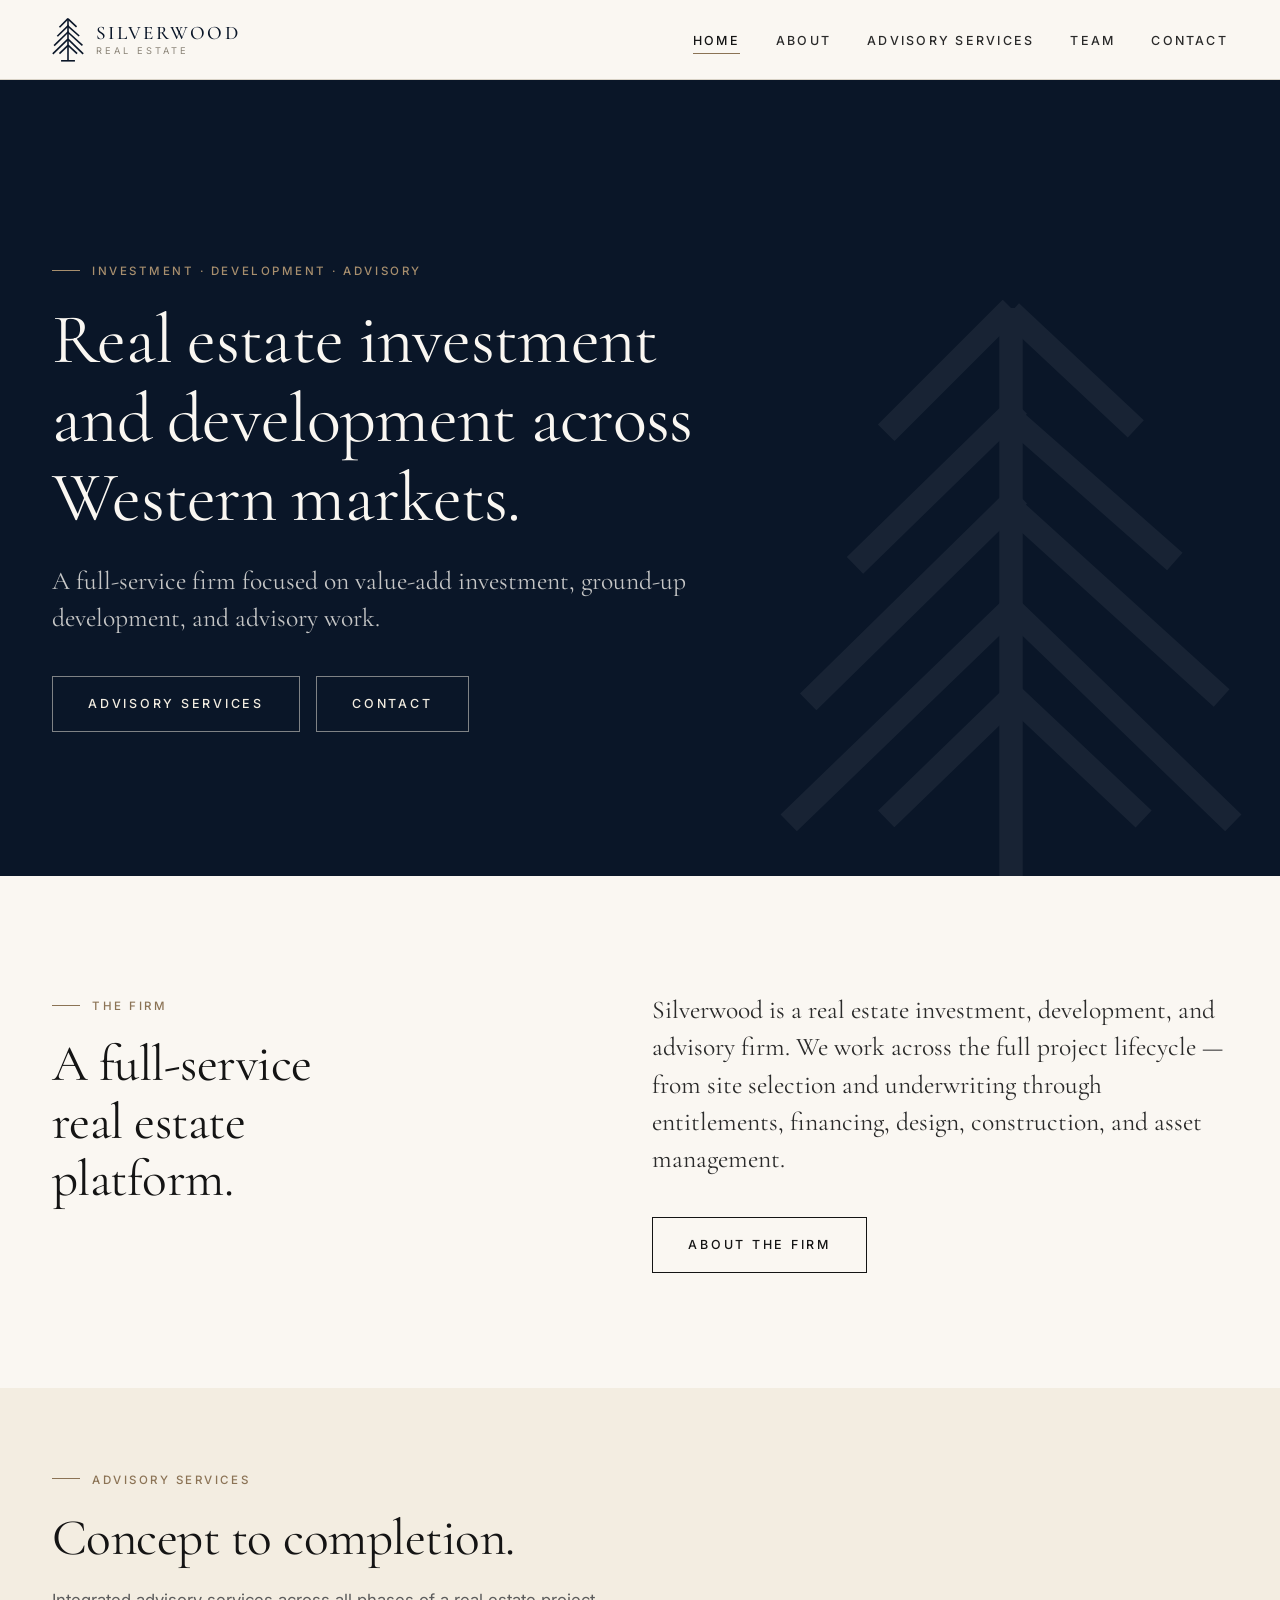
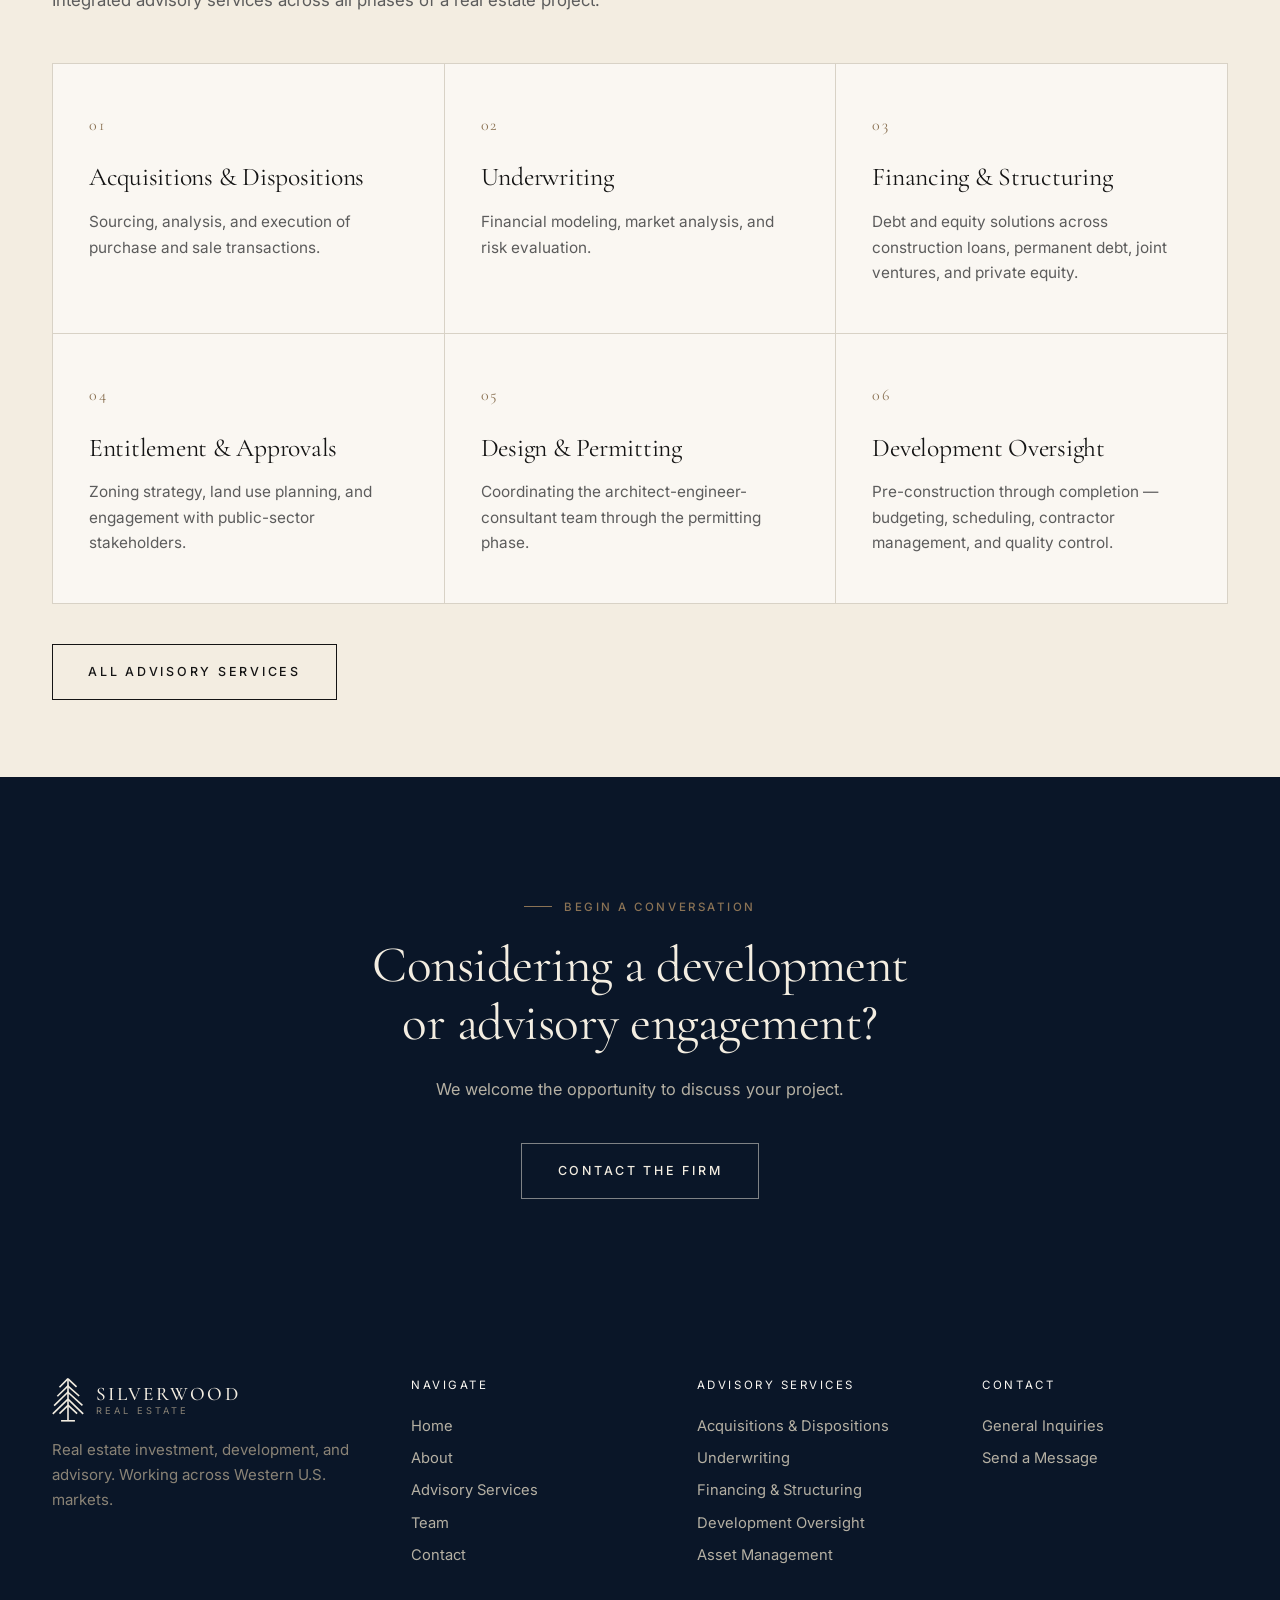
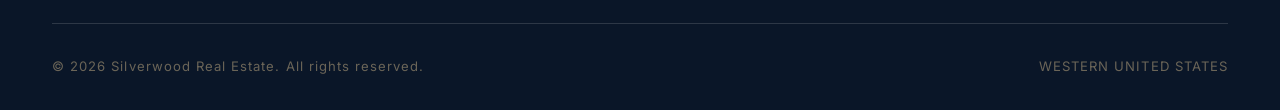
==== index.html @ 10f33762 "Copy of website" ====
<!DOCTYPE html>
<html lang="en">
<head>
  <meta charset="UTF-8" />
  <meta name="viewport" content="width=device-width, initial-scale=1.0" />
  <title>Silverwood Real Estate — Investment, Development & Advisory</title>
  <meta name="description" content="Silverwood Real Estate is a full-service firm focused on value-add investment, ground-up development, and advisory work across Western U.S. markets." />
  <link rel="preconnect" href="https://fonts.googleapis.com" />
  <link rel="preconnect" href="https://fonts.gstatic.com" crossorigin />
  <link href="https://fonts.googleapis.com/css2?family=Cormorant+Garamond:wght@400;500;600&family=Inter:wght@400;500;600&display=swap" rel="stylesheet" />
  <link rel="icon" type="image/svg+xml" href="favicon.svg" />
  <link rel="stylesheet" href="styles.css" />
</head>
<body>
  <header class="site-header">
    <div class="nav-inner">
      <a class="brand" href="index.html" aria-label="Silverwood Real Estate — home">
        <span class="brand-mark" aria-hidden="true">
          <svg viewBox="0 0 120 164" xmlns="http://www.w3.org/2000/svg" fill="none" stroke="currentColor" stroke-width="6" stroke-linecap="butt" stroke-linejoin="miter">
            <line x1="60" y1="2" x2="60" y2="159"/>
            <line x1="60" y1="2" x2="28" y2="34"/>
            <line x1="60" y1="3" x2="92" y2="33"/>
            <line x1="62" y1="27" x2="20" y2="68"/>
            <line x1="60" y1="30" x2="102" y2="67"/>
            <line x1="62" y1="50" x2="8" y2="103"/>
            <line x1="60" y1="53" x2="114" y2="102"/>
            <line x1="60" y1="79" x2="3" y2="134"/>
            <line x1="60" y1="79" x2="117" y2="134"/>
            <line x1="60" y1="102" x2="28" y2="133"/>
            <line x1="60" y1="101" x2="94" y2="133"/>
            <line x1="34" y1="160" x2="86" y2="160"/>
          </svg>
        </span>
        <span class="brand-text">
          <span class="brand-name">SILVERWOOD</span>
          <span class="brand-sub">Real Estate</span>
        </span>
      </a>
      <button class="nav-toggle" aria-label="Menu"><span></span><span></span><span></span></button>
      <ul class="nav-links">
        <li><a href="index.html" class="active">Home</a></li>
        <li><a href="about.html">About</a></li>
        <li><a href="services.html">Advisory Services</a></li>
        <li><a href="team.html">Team</a></li>
        <li><a href="contact.html">Contact</a></li>
      </ul>
    </div>
  </header>

  <section class="hero">
    <div class="container">
      <span class="eyebrow">Investment · Development · Advisory</span>
      <h1>Real estate investment and development across Western markets.</h1>
      <p class="lead">
        A full-service firm focused on value-add investment, ground-up development, and advisory work.
      </p>
      <div class="btn-row">
        <a class="btn btn-light" href="services.html">Advisory Services</a>
        <a class="btn btn-light" href="contact.html">Contact</a>
      </div>
    </div>
  </section>

  <section>
    <div class="container split reveal">
      <div class="split-heading">
        <span class="eyebrow">The Firm</span>
        <h2>A full-service real estate platform.</h2>
      </div>
      <div>
        <p class="lead" style="margin-bottom:1.5rem;">
          Silverwood is a real estate investment, development, and advisory firm. We work across the full project lifecycle — from site selection and underwriting through entitlements, financing, design, construction, and asset management.
        </p>
        <div class="btn-row">
          <a class="btn" href="about.html">About the Firm</a>
        </div>
      </div>
    </div>
  </section>

  <section class="tight" style="background:var(--ivory-warm);">
    <div class="container reveal">
      <div style="max-width:720px; margin-bottom:3rem;">
        <span class="eyebrow">Advisory Services</span>
        <h2>Concept to completion.</h2>
        <p style="margin-top:1.25rem; font-size:1.05rem;">
          Integrated advisory services across all phases of a real estate project.
        </p>
      </div>
      <div class="services-grid">
        <article class="service-item">
          <span class="num">01</span>
          <h3>Acquisitions &amp; Dispositions</h3>
          <p>Sourcing, analysis, and execution of purchase and sale transactions.</p>
        </article>
        <article class="service-item">
          <span class="num">02</span>
          <h3>Underwriting</h3>
          <p>Financial modeling, market analysis, and risk evaluation.</p>
        </article>
        <article class="service-item">
          <span class="num">03</span>
          <h3>Financing &amp; Structuring</h3>
          <p>Debt and equity solutions across construction loans, permanent debt, joint ventures, and private equity.</p>
        </article>
        <article class="service-item">
          <span class="num">04</span>
          <h3>Entitlement &amp; Approvals</h3>
          <p>Zoning strategy, land use planning, and engagement with public-sector stakeholders.</p>
        </article>
        <article class="service-item">
          <span class="num">05</span>
          <h3>Design &amp; Permitting</h3>
          <p>Coordinating the architect-engineer-consultant team through the permitting phase.</p>
        </article>
        <article class="service-item">
          <span class="num">06</span>
          <h3>Development Oversight</h3>
          <p>Pre-construction through completion — budgeting, scheduling, contractor management, and quality control.</p>
        </article>
      </div>
      <div class="btn-row">
        <a class="btn" href="services.html">All Advisory Services</a>
      </div>
    </div>
  </section>

  <section class="dark-section">
    <div class="container-narrow reveal" style="text-align:center;">
      <span class="eyebrow">Begin a Conversation</span>
      <h2 style="max-width:24ch; margin:0 auto;">Considering a development or advisory engagement?</h2>
      <p style="margin:1.5rem auto 0; max-width:52ch;">
        We welcome the opportunity to discuss your project.
      </p>
      <div class="btn-row" style="justify-content:center;">
        <a class="btn btn-light" href="contact.html">Contact the Firm</a>
      </div>
    </div>
  </section>

  <footer class="site-footer">
    <div class="container">
      <div class="footer-grid">
        <div class="footer-brand">
          <a class="brand" href="index.html" aria-label="Silverwood Real Estate — home">
            <span class="brand-mark" aria-hidden="true">
              <svg viewBox="0 0 120 164" xmlns="http://www.w3.org/2000/svg" fill="none" stroke="currentColor" stroke-width="6" stroke-linecap="butt" stroke-linejoin="miter">
            <line x1="60" y1="2" x2="60" y2="159"/>
            <line x1="60" y1="2" x2="28" y2="34"/>
            <line x1="60" y1="3" x2="92" y2="33"/>
            <line x1="62" y1="27" x2="20" y2="68"/>
            <line x1="60" y1="30" x2="102" y2="67"/>
            <line x1="62" y1="50" x2="8" y2="103"/>
            <line x1="60" y1="53" x2="114" y2="102"/>
            <line x1="60" y1="79" x2="3" y2="134"/>
            <line x1="60" y1="79" x2="117" y2="134"/>
            <line x1="60" y1="102" x2="28" y2="133"/>
            <line x1="60" y1="101" x2="94" y2="133"/>
            <line x1="34" y1="160" x2="86" y2="160"/>
          </svg>
            </span>
            <span class="brand-text">
              <span class="brand-name">SILVERWOOD</span>
              <span class="brand-sub">Real Estate</span>
            </span>
          </a>
          <p>Real estate investment, development, and advisory. Working across Western U.S. markets.</p>
        </div>
        <div>
          <h4>Navigate</h4>
          <ul>
            <li><a href="index.html">Home</a></li>
            <li><a href="about.html">About</a></li>
            <li><a href="services.html">Advisory Services</a></li>
            <li><a href="team.html">Team</a></li>
            <li><a href="contact.html">Contact</a></li>
          </ul>
        </div>
        <div>
          <h4>Advisory Services</h4>
          <ul>
            <li><a href="services.html#acquisitions">Acquisitions &amp; Dispositions</a></li>
            <li><a href="services.html#underwriting">Underwriting</a></li>
            <li><a href="services.html#financing">Financing &amp; Structuring</a></li>
            <li><a href="services.html#development">Development Oversight</a></li>
            <li><a href="services.html#asset">Asset Management</a></li>
          </ul>
        </div>
        <div>
          <h4>Contact</h4>
          <ul>
            <li><a href="contact.html">General Inquiries</a></li>
            <li><a href="contact.html#send-message">Send a Message</a></li>
          </ul>
        </div>
      </div>
      <div class="footer-bottom">
        <div>© <span id="year">2026</span> Silverwood Real Estate. All rights reserved.</div>
        <div>WESTERN UNITED STATES</div>
      </div>
    </div>
  </footer>

  <script>document.getElementById('year').textContent = new Date().getFullYear();</script>
  <script src="script.js"></script>
</body>
</html>
---- styles.css ----
/* =========================================================
   Silverwood Real Estate — Shared Styles
   Institutional design system
   ========================================================= */

:root {
  --ink: #141414;
  --ink-soft: #2a2a2a;
  --navy: #0a1628;
  --navy-80: rgba(10, 22, 40, 0.8);
  --navy-40: rgba(10, 22, 40, 0.4);
  --ivory: #faf7f2;
  --ivory-warm: #f3ede1;
  --muted: #5c5c5c;
  --muted-soft: #8a8376;
  --rule: #d8d2c6;
  --rule-dark: rgba(255, 255, 255, 0.14);
  --bronze: #8b7355;
  --bronze-soft: #a88f6e;

  --font-serif: "Cormorant Garamond", "Times New Roman", Georgia, serif;
  --font-sans: "Inter", -apple-system, BlinkMacSystemFont, "Segoe UI", Roboto, sans-serif;

  --container: 1240px;
  --container-narrow: 960px;
}

* { box-sizing: border-box; margin: 0; padding: 0; }

html { scroll-behavior: smooth; -webkit-text-size-adjust: 100%; }

body {
  font-family: var(--font-sans);
  font-size: 16px;
  line-height: 1.65;
  color: var(--ink);
  background: var(--ivory);
  -webkit-font-smoothing: antialiased;
  -moz-osx-font-smoothing: grayscale;
}

img { max-width: 100%; display: block; }

a { color: inherit; text-decoration: none; transition: color .2s ease, opacity .2s ease; }
a:hover { color: var(--bronze); }

/* Typography ------------------------------------------------ */

h1, h2, h3, h4 {
  font-family: var(--font-serif);
  font-weight: 400;
  color: var(--ink);
  letter-spacing: -0.01em;
  line-height: 1.12;
}

h1 { font-size: clamp(2.5rem, 5.5vw, 4.75rem); }
h2 { font-size: clamp(2rem, 4vw, 3.25rem); }
h3 { font-size: clamp(1.35rem, 2vw, 1.75rem); line-height: 1.25; }
h4 { font-size: 1.05rem; line-height: 1.35; }

p { color: var(--muted); font-size: 1.02rem; }
p.lead {
  font-family: var(--font-serif);
  font-size: clamp(1.25rem, 2vw, 1.6rem);
  line-height: 1.45;
  color: var(--ink-soft);
  font-weight: 400;
}

.eyebrow {
  display: inline-block;
  font-family: var(--font-sans);
  font-size: 0.72rem;
  font-weight: 500;
  letter-spacing: 0.22em;
  text-transform: uppercase;
  color: var(--bronze);
  margin-bottom: 1.25rem;
}
.eyebrow::before {
  content: "";
  display: inline-block;
  width: 28px;
  height: 1px;
  background: var(--bronze);
  vertical-align: middle;
  margin-right: 0.75rem;
  transform: translateY(-2px);
}

.label {
  font-size: 0.72rem;
  font-weight: 500;
  letter-spacing: 0.22em;
  text-transform: uppercase;
  color: var(--muted-soft);
}

/* Layout ---------------------------------------------------- */

.container {
  max-width: var(--container);
  margin: 0 auto;
  padding: 0 2rem;
}
.container-narrow {
  max-width: var(--container-narrow);
  margin: 0 auto;
  padding: 0 2rem;
}

section { padding: clamp(4rem, 9vw, 8rem) 0; }
section.tight { padding: clamp(3rem, 6vw, 5rem) 0; }

.dark-section {
  background: var(--navy);
  color: #e8e4da;
}
.dark-section h1, .dark-section h2, .dark-section h3, .dark-section h4 { color: #f3ede1; }
.dark-section p { color: #b5b0a3; }
.dark-section .label { color: #8a8376; }

.rule {
  height: 1px;
  background: var(--rule);
  border: 0;
  margin: 0;
}
.dark-section .rule { background: var(--rule-dark); }

/* Navigation ------------------------------------------------ */

.site-header {
  position: sticky;
  top: 0;
  z-index: 50;
  background: rgba(250, 247, 242, 0.92);
  backdrop-filter: saturate(140%) blur(10px);
  -webkit-backdrop-filter: saturate(140%) blur(10px);
  border-bottom: 1px solid var(--rule);
}
.site-header .nav-inner {
  max-width: var(--container);
  margin: 0 auto;
  padding: 1.1rem 2rem;
  display: flex;
  align-items: center;
  justify-content: space-between;
  gap: 2rem;
}

.brand {
  color: var(--navy);
  display: flex;
  align-items: center;
  gap: 0.75rem;
  line-height: 1;
}
.brand .brand-mark {
  width: 32px;
  height: 44px;
  color: var(--navy);
  flex: 0 0 auto;
}
.brand .brand-mark svg { width: 100%; height: 100%; display: block; }
.brand .brand-text {
  display: flex;
  flex-direction: column;
  gap: 2px;
}
.brand .brand-name {
  font-family: var(--font-serif);
  font-size: 1.2rem;
  letter-spacing: 0.12em;
  font-weight: 500;
  color: var(--navy);
  line-height: 1;
}
.brand .brand-sub {
  font-family: var(--font-sans);
  font-size: 0.58rem;
  letter-spacing: 0.32em;
  text-transform: uppercase;
  color: var(--muted-soft);
  line-height: 1;
}
.site-footer .brand .brand-mark { color: #f3ede1; }
.site-footer .brand .brand-name { color: #f3ede1; }
.site-footer .brand .brand-sub { color: #8a8376; }

.nav-links {
  list-style: none;
  display: flex;
  gap: 2.25rem;
  align-items: center;
}
.nav-links a {
  font-size: 0.78rem;
  font-weight: 500;
  letter-spacing: 0.18em;
  text-transform: uppercase;
  color: var(--ink-soft);
  position: relative;
  padding-bottom: 2px;
}
.nav-links a::after {
  content: "";
  position: absolute;
  left: 0;
  bottom: -4px;
  width: 0;
  height: 1px;
  background: var(--bronze);
  transition: width .25s ease;
}
.nav-links a:hover::after,
.nav-links a.active::after { width: 100%; }
.nav-links a.active { color: var(--ink); }

.nav-toggle {
  display: none;
  background: none;
  border: 0;
  width: 32px;
  height: 32px;
  position: relative;
  cursor: pointer;
}
.nav-toggle span {
  position: absolute;
  left: 4px; right: 4px;
  height: 1px;
  background: var(--ink);
}
.nav-toggle span:nth-child(1) { top: 10px; }
.nav-toggle span:nth-child(2) { top: 16px; }
.nav-toggle span:nth-child(3) { top: 22px; }

/* Hero ------------------------------------------------------ */

.hero {
  position: relative;
  background: var(--navy);
  color: #f3ede1;
  display: flex;
  align-items: center;
  overflow: hidden;
  isolation: isolate;
  padding: clamp(7rem, 14vw, 11rem) 0 clamp(6rem, 12vw, 9rem);
}
.hero::before {
  /* Subtle tree mark watermark in background */
  content: "";
  position: absolute;
  right: -4%;
  bottom: -8%;
  width: min(640px, 52vw);
  height: min(640px, 52vw);
  background-image: url("logo-mark.svg");
  background-repeat: no-repeat;
  background-position: center;
  background-size: contain;
  opacity: 0.055;
  z-index: 0;
  pointer-events: none;
  filter: brightness(0) invert(1);
}
.hero .container { position: relative; z-index: 1; width: 100%; }
.hero h1 { color: #faf7f2; max-width: 20ch; }
.hero .lead { color: rgba(250, 247, 242, 0.78); max-width: 56ch; margin-top: 1.5rem; }
.hero .eyebrow { color: var(--bronze-soft); }
.hero .eyebrow::before { background: var(--bronze-soft); }

.hero-small {
  background: var(--ivory);
  color: var(--ink);
  padding: clamp(6rem, 11vw, 9rem) 0 clamp(3rem, 6vw, 4.5rem);
  border-bottom: 1px solid var(--rule);
}
.hero-small::before {
  opacity: 0;
}
.hero-small h1 {
  font-size: clamp(2rem, 4vw, 3.25rem);
  color: var(--ink);
  max-width: 24ch;
}

/* Buttons --------------------------------------------------- */

.btn {
  display: inline-block;
  font-family: var(--font-sans);
  font-size: 0.78rem;
  font-weight: 500;
  letter-spacing: 0.22em;
  text-transform: uppercase;
  padding: 1.05rem 2.2rem;
  border: 1px solid currentColor;
  color: var(--ink);
  background: transparent;
  cursor: pointer;
  transition: all .25s ease;
}
.btn:hover {
  background: var(--ink);
  color: var(--ivory);
  border-color: var(--ink);
}
.btn-primary {
  background: var(--navy);
  color: var(--ivory);
  border-color: var(--navy);
}
.btn-primary:hover {
  background: var(--bronze);
  border-color: var(--bronze);
  color: #fff;
}
.btn-light { color: #f3ede1; border-color: rgba(243,237,225,.5); }
.btn-light:hover { background: #f3ede1; color: var(--navy); border-color: #f3ede1; }

.btn-row { margin-top: 2.5rem; display: flex; gap: 1rem; flex-wrap: wrap; }

/* Two-column split ------------------------------------------ */

.split {
  display: grid;
  grid-template-columns: minmax(0, 1fr) minmax(0, 1.1fr);
  gap: clamp(2rem, 6vw, 5rem);
  align-items: start;
}
@media (max-width: 800px) { .split { grid-template-columns: 1fr; } }

.split-heading h2 { max-width: 12ch; }

/* Services grid --------------------------------------------- */

.services-grid {
  display: grid;
  grid-template-columns: repeat(auto-fit, minmax(300px, 1fr));
  border-top: 1px solid var(--rule);
  border-left: 1px solid var(--rule);
}
.service-item {
  padding: 3rem 2.25rem;
  border-right: 1px solid var(--rule);
  border-bottom: 1px solid var(--rule);
  background: var(--ivory);
  transition: background .3s ease;
}
.service-item:hover { background: var(--ivory-warm); }
.service-item .num {
  display: block;
  font-family: var(--font-serif);
  font-size: 1rem;
  color: var(--bronze);
  letter-spacing: 0.1em;
  margin-bottom: 1.5rem;
}
.service-item h3 {
  margin-bottom: 1rem;
  line-height: 1.2;
}
.service-item p { font-size: 0.96rem; }

.dark-section .services-grid {
  border-top-color: var(--rule-dark);
  border-left-color: var(--rule-dark);
}
.dark-section .service-item {
  background: transparent;
  border-right-color: var(--rule-dark);
  border-bottom-color: var(--rule-dark);
}
.dark-section .service-item:hover { background: rgba(255,255,255,.03); }

/* Stats ----------------------------------------------------- */

.stats {
  display: grid;
  grid-template-columns: repeat(auto-fit, minmax(180px, 1fr));
  gap: 0;
  border-top: 1px solid var(--rule-dark);
  border-bottom: 1px solid var(--rule-dark);
}
.stats .stat {
  padding: 2.75rem 1.5rem;
  border-right: 1px solid var(--rule-dark);
}
.stats .stat:last-child { border-right: 0; }
.stats .figure {
  font-family: var(--font-serif);
  font-size: clamp(2.5rem, 4.5vw, 3.75rem);
  color: #f3ede1;
  line-height: 1;
  margin-bottom: 0.75rem;
}
.stats .stat-label {
  font-size: 0.72rem;
  letter-spacing: 0.22em;
  text-transform: uppercase;
  color: #8a8376;
}

/* Team card ------------------------------------------------- */

.team-grid {
  display: grid;
  grid-template-columns: minmax(0, 280px) minmax(0, 1fr);
  gap: clamp(2rem, 5vw, 4rem);
  align-items: start;
}
@media (max-width: 720px) { .team-grid { grid-template-columns: 1fr; } }

.team-portrait {
  aspect-ratio: 3 / 4;
  background: var(--ivory-warm);
  border: 1px solid var(--rule);
  display: flex;
  align-items: center;
  justify-content: center;
  font-family: var(--font-serif);
  font-size: 4.5rem;
  color: var(--bronze);
  letter-spacing: 0.05em;
}
.team-meta .name {
  font-family: var(--font-serif);
  font-size: clamp(2rem, 3.5vw, 2.75rem);
  line-height: 1.1;
  margin-bottom: 0.25rem;
  color: var(--ink);
}
.team-meta .title {
  font-size: 0.78rem;
  letter-spacing: 0.22em;
  text-transform: uppercase;
  color: var(--bronze);
  margin-bottom: 1.75rem;
}
.credentials {
  list-style: none;
  margin-top: 2rem;
  border-top: 1px solid var(--rule);
  padding-top: 1.5rem;
}
.credentials li {
  padding: 0.6rem 0;
  border-bottom: 1px solid var(--rule);
  display: flex;
  gap: 1rem;
  font-size: 0.94rem;
  color: var(--ink-soft);
}
.credentials li .label { flex: 0 0 140px; }

.personal-note {
  margin-top: 2.5rem;
  padding-top: 1.75rem;
  border-top: 1px solid var(--rule);
}
.personal-note .eyebrow { margin-bottom: 0.75rem; }
.personal-note p {
  font-family: var(--font-serif);
  font-size: 1.15rem;
  line-height: 1.55;
  color: var(--ink-soft);
}

/* Principles ------------------------------------------------ */

.principles {
  display: grid;
  grid-template-columns: repeat(auto-fit, minmax(240px, 1fr));
  gap: 2.5rem;
  margin-top: 3rem;
}
.principle .num {
  font-family: var(--font-serif);
  font-size: 1rem;
  color: var(--bronze);
  letter-spacing: 0.1em;
  margin-bottom: 1rem;
  display: block;
}
.principle h3 { margin-bottom: .75rem; font-size: 1.4rem; }
.principle p { font-size: 0.96rem; }

/* Contact --------------------------------------------------- */

.contact-grid {
  display: grid;
  grid-template-columns: minmax(0, 1fr) minmax(0, 1.3fr);
  gap: clamp(2rem, 6vw, 5rem);
  align-items: start;
}
@media (max-width: 800px) { .contact-grid { grid-template-columns: 1fr; } }

.contact-info dl { margin-top: 2rem; }
.contact-info dt {
  font-size: 0.72rem;
  letter-spacing: 0.22em;
  text-transform: uppercase;
  color: var(--muted-soft);
  margin-top: 1.5rem;
}
.contact-info dd {
  font-family: var(--font-serif);
  font-size: 1.3rem;
  color: var(--ink);
  margin-top: 0.4rem;
}

form.contact-form { display: flex; flex-direction: column; gap: 1.25rem; }
form.contact-form .field { display: flex; flex-direction: column; gap: 0.45rem; }
form.contact-form label {
  font-size: 0.72rem;
  letter-spacing: 0.22em;
  text-transform: uppercase;
  color: var(--muted-soft);
}
form.contact-form input,
form.contact-form textarea {
  font-family: var(--font-sans);
  font-size: 1rem;
  color: var(--ink);
  background: transparent;
  border: 0;
  border-bottom: 1px solid var(--rule);
  padding: 0.75rem 0;
  outline: none;
  transition: border-color .2s ease;
}
form.contact-form input:focus,
form.contact-form textarea:focus { border-bottom-color: var(--bronze); }
form.contact-form textarea { resize: vertical; min-height: 140px; }

/* Footer ---------------------------------------------------- */

.site-footer {
  background: var(--navy);
  color: #b5b0a3;
  padding: 4rem 0 2rem;
  font-size: 0.92rem;
}
.site-footer .footer-grid {
  display: grid;
  grid-template-columns: minmax(0, 1.3fr) repeat(3, minmax(0, 1fr));
  gap: 2.5rem;
  padding-bottom: 3rem;
  border-bottom: 1px solid var(--rule-dark);
}
@media (max-width: 780px) {
  .site-footer .footer-grid { grid-template-columns: 1fr 1fr; }
}
.footer-brand .brand {
  color: #f3ede1;
}
.footer-brand p { color: #8a8376; margin-top: 1rem; max-width: 38ch; font-size: 0.94rem; }
.site-footer h4 {
  font-family: var(--font-sans);
  font-size: 0.72rem;
  letter-spacing: 0.22em;
  text-transform: uppercase;
  color: #faf7f2;
  margin-bottom: 1.25rem;
}
.site-footer ul { list-style: none; }
.site-footer ul li { margin: 0.5rem 0; }
.site-footer ul a { color: #b5b0a3; }
.site-footer ul a:hover { color: #f3ede1; }

.footer-bottom {
  display: flex;
  justify-content: space-between;
  padding-top: 2rem;
  flex-wrap: wrap;
  gap: 1rem;
  color: #6b6558;
  font-size: 0.82rem;
  letter-spacing: 0.08em;
}

/* Responsive nav ------------------------------------------- */

@media (max-width: 820px) {
  .nav-toggle { display: block; }
  .nav-links {
    position: absolute;
    top: 100%;
    left: 0; right: 0;
    background: var(--ivory);
    border-bottom: 1px solid var(--rule);
    flex-direction: column;
    gap: 0;
    padding: 1rem 2rem 2rem;
    display: none;
  }
  .nav-links.open { display: flex; }
  .nav-links li { width: 100%; border-bottom: 1px solid var(--rule); }
  .nav-links li:last-child { border-bottom: 0; }
  .nav-links a { display: block; padding: 1rem 0; font-size: 0.85rem; }
}

/* Reveal animation ------------------------------------------ */

.reveal {
  opacity: 0;
  transform: translateY(16px);
  transition: opacity .8s ease, transform .8s ease;
}
.reveal.visible { opacity: 1; transform: none; }
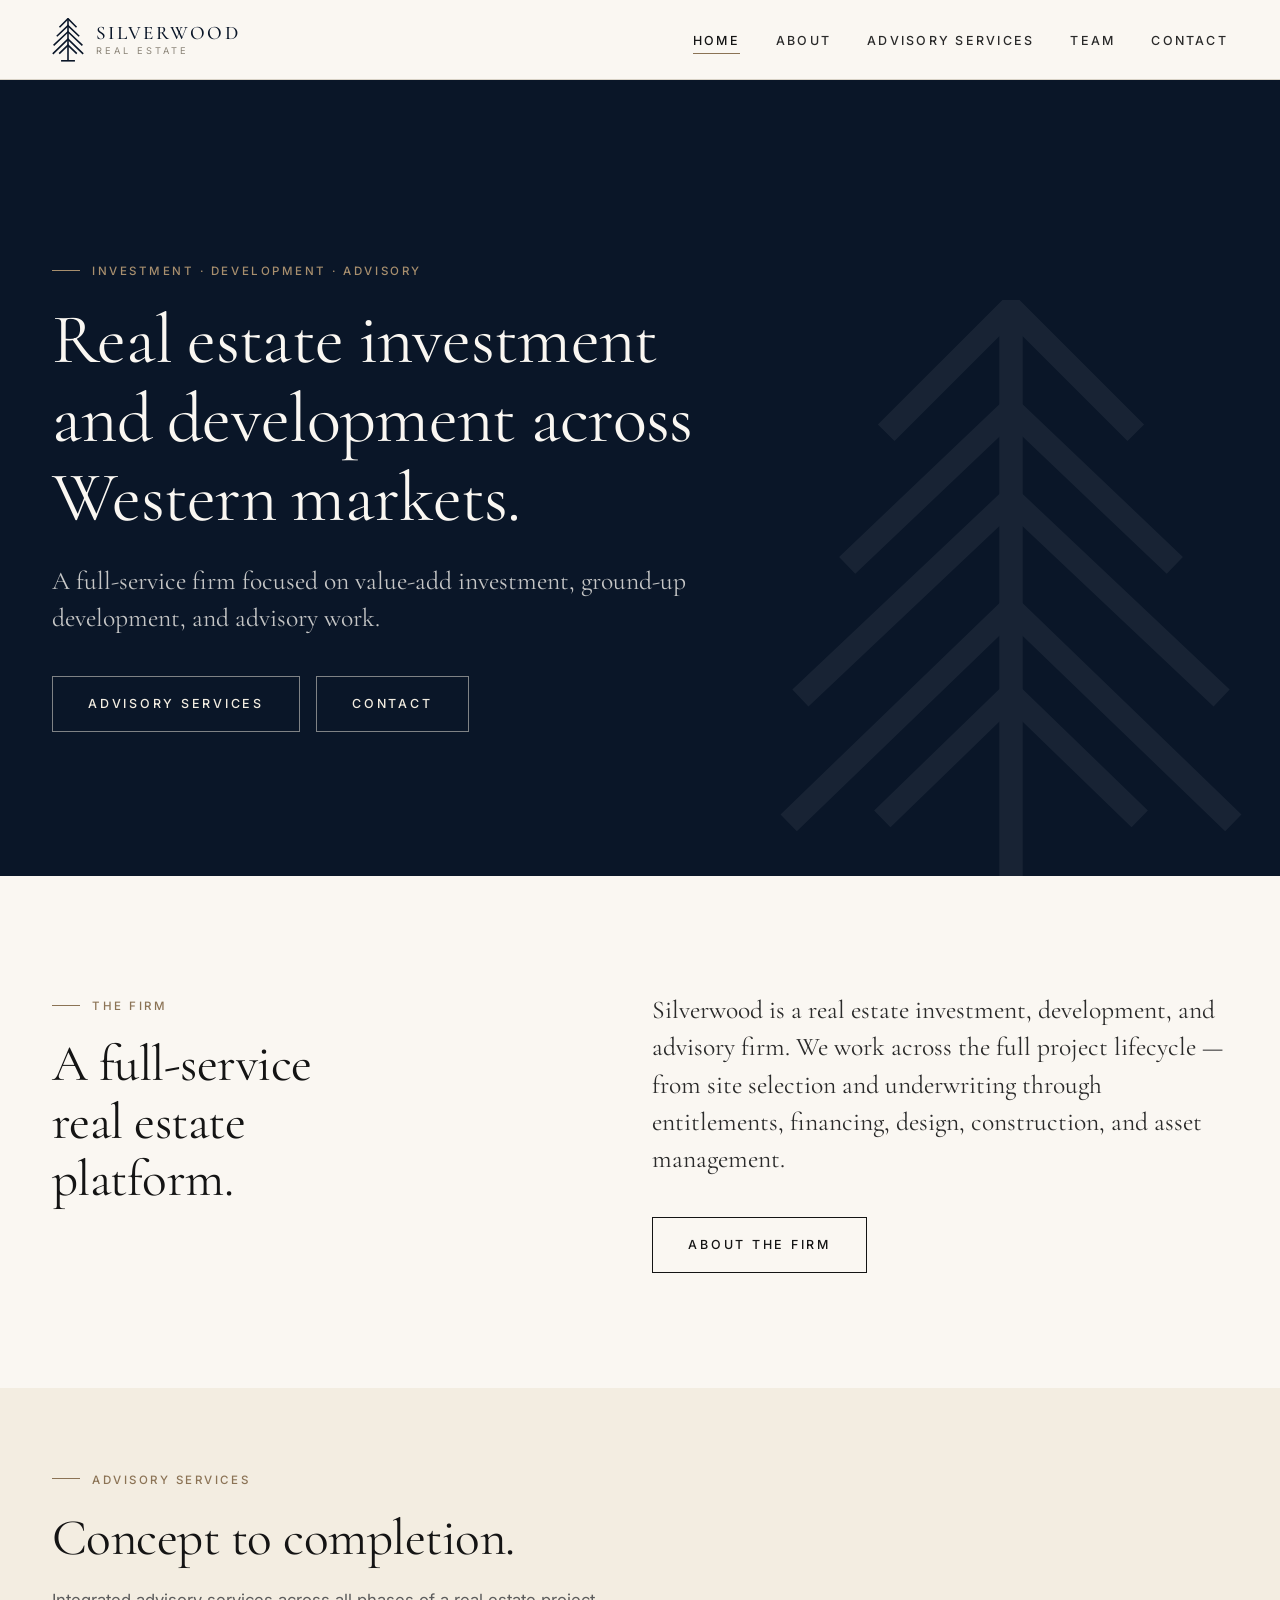
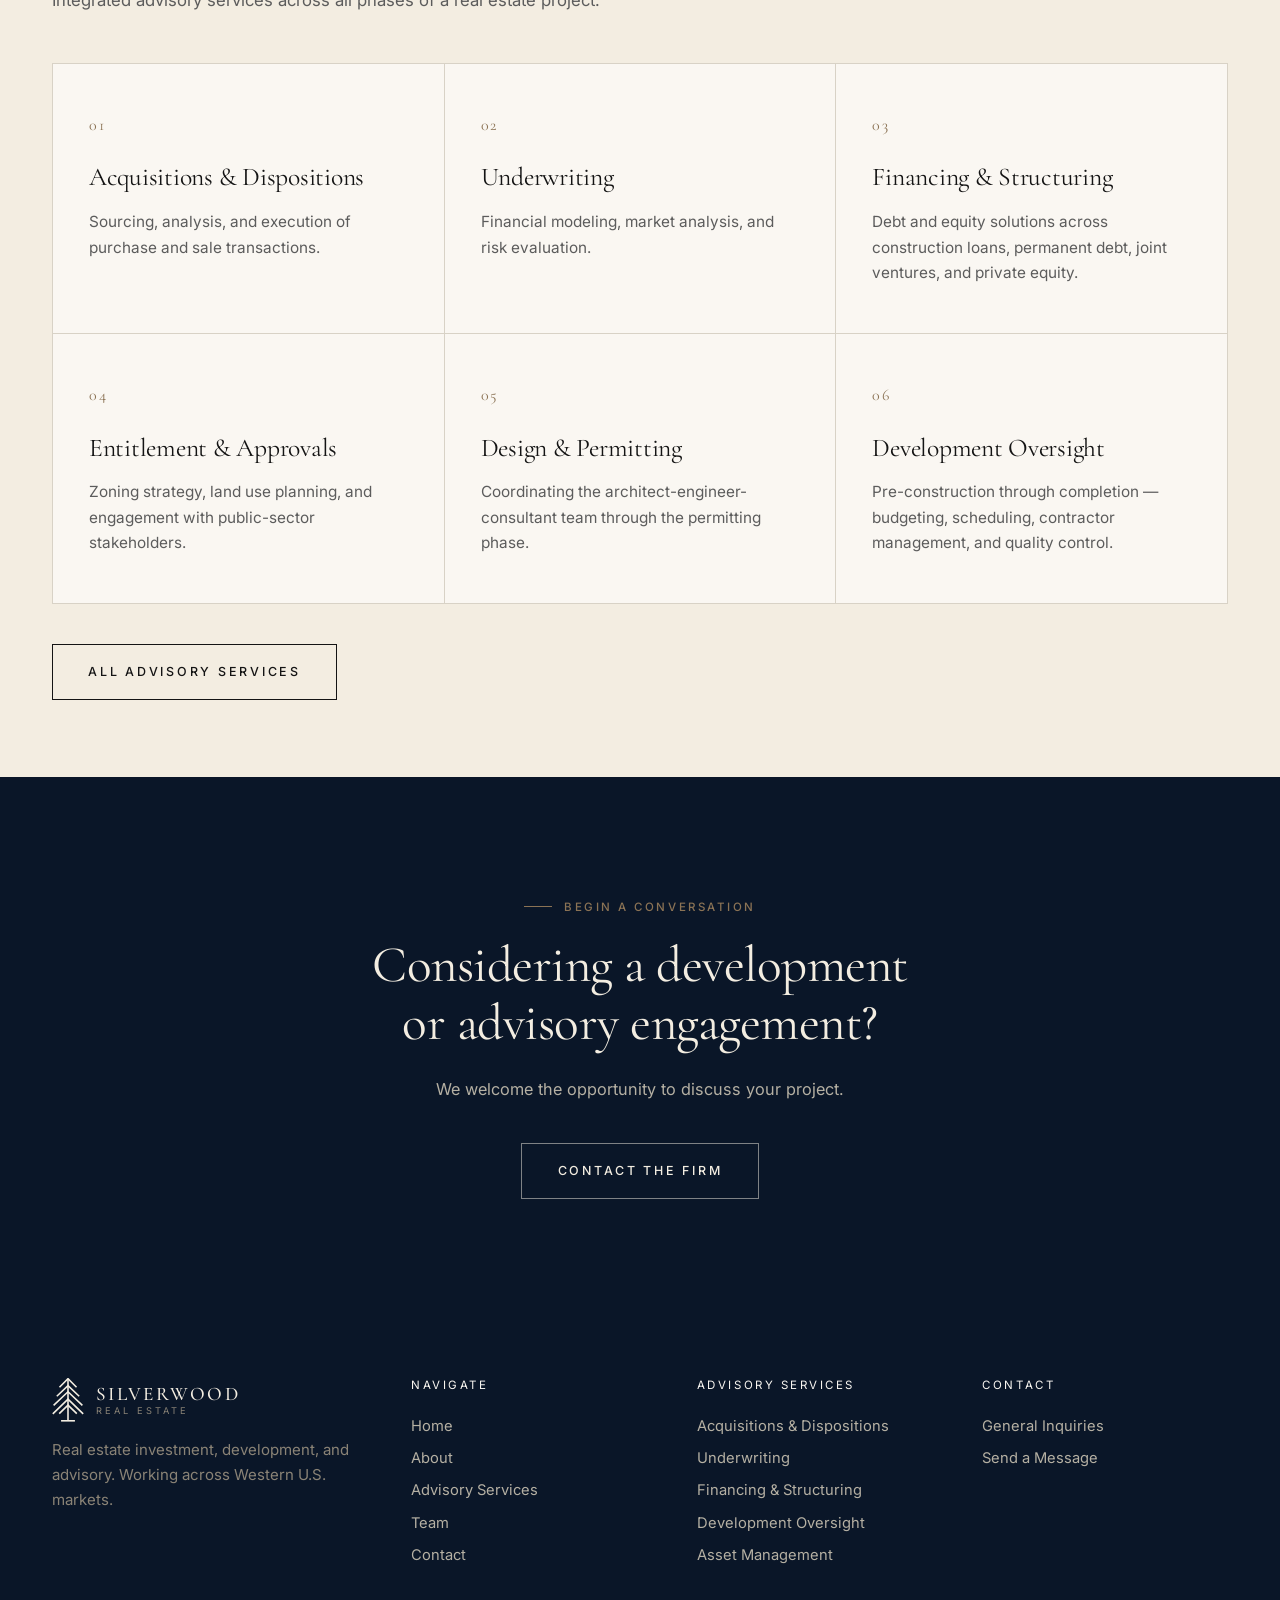
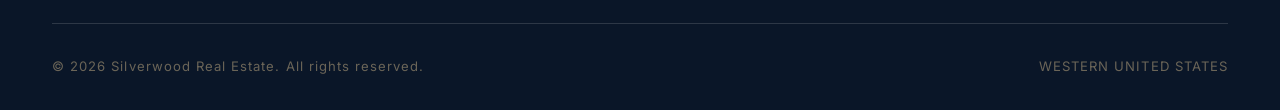
==== commit 6f3717a6: "updates" ====
--- a/index.html
+++ b/index.html
@@ -16,18 +16,13 @@
     <div class="nav-inner">
       <a class="brand" href="index.html" aria-label="Silverwood Real Estate — home">
         <span class="brand-mark" aria-hidden="true">
-          <svg viewBox="0 0 120 164" xmlns="http://www.w3.org/2000/svg" fill="none" stroke="currentColor" stroke-width="6" stroke-linecap="butt" stroke-linejoin="miter">
+          <svg viewBox="0 0 120 164" xmlns="http://www.w3.org/2000/svg" fill="none" stroke="currentColor" stroke-width="6" stroke-linecap="butt" stroke-linejoin="miter" stroke-miterlimit="10">
             <line x1="60" y1="2" x2="60" y2="159"/>
-            <line x1="60" y1="2" x2="28" y2="34"/>
-            <line x1="60" y1="3" x2="92" y2="33"/>
-            <line x1="62" y1="27" x2="20" y2="68"/>
-            <line x1="60" y1="30" x2="102" y2="67"/>
-            <line x1="62" y1="50" x2="8" y2="103"/>
-            <line x1="60" y1="53" x2="114" y2="102"/>
-            <line x1="60" y1="79" x2="3" y2="134"/>
-            <line x1="60" y1="79" x2="117" y2="134"/>
-            <line x1="60" y1="102" x2="28" y2="133"/>
-            <line x1="60" y1="101" x2="94" y2="133"/>
+            <polyline points="28,34 60,2 92,34"/>
+            <polyline points="18,68 60,28 102,68"/>
+            <polyline points="6,102 60,51 114,102"/>
+            <polyline points="3,134 60,79 117,134"/>
+            <polyline points="27,133 60,101 93,133"/>
             <line x1="34" y1="160" x2="86" y2="160"/>
           </svg>
         </span>
@@ -144,18 +139,13 @@
         <div class="footer-brand">
           <a class="brand" href="index.html" aria-label="Silverwood Real Estate — home">
             <span class="brand-mark" aria-hidden="true">
-              <svg viewBox="0 0 120 164" xmlns="http://www.w3.org/2000/svg" fill="none" stroke="currentColor" stroke-width="6" stroke-linecap="butt" stroke-linejoin="miter">
+              <svg viewBox="0 0 120 164" xmlns="http://www.w3.org/2000/svg" fill="none" stroke="currentColor" stroke-width="6" stroke-linecap="butt" stroke-linejoin="miter" stroke-miterlimit="10">
             <line x1="60" y1="2" x2="60" y2="159"/>
-            <line x1="60" y1="2" x2="28" y2="34"/>
-            <line x1="60" y1="3" x2="92" y2="33"/>
-            <line x1="62" y1="27" x2="20" y2="68"/>
-            <line x1="60" y1="30" x2="102" y2="67"/>
-            <line x1="62" y1="50" x2="8" y2="103"/>
-            <line x1="60" y1="53" x2="114" y2="102"/>
-            <line x1="60" y1="79" x2="3" y2="134"/>
-            <line x1="60" y1="79" x2="117" y2="134"/>
-            <line x1="60" y1="102" x2="28" y2="133"/>
-            <line x1="60" y1="101" x2="94" y2="133"/>
+            <polyline points="28,34 60,2 92,34"/>
+            <polyline points="18,68 60,28 102,68"/>
+            <polyline points="6,102 60,51 114,102"/>
+            <polyline points="3,134 60,79 117,134"/>
+            <polyline points="27,133 60,101 93,133"/>
             <line x1="34" y1="160" x2="86" y2="160"/>
           </svg>
             </span>
